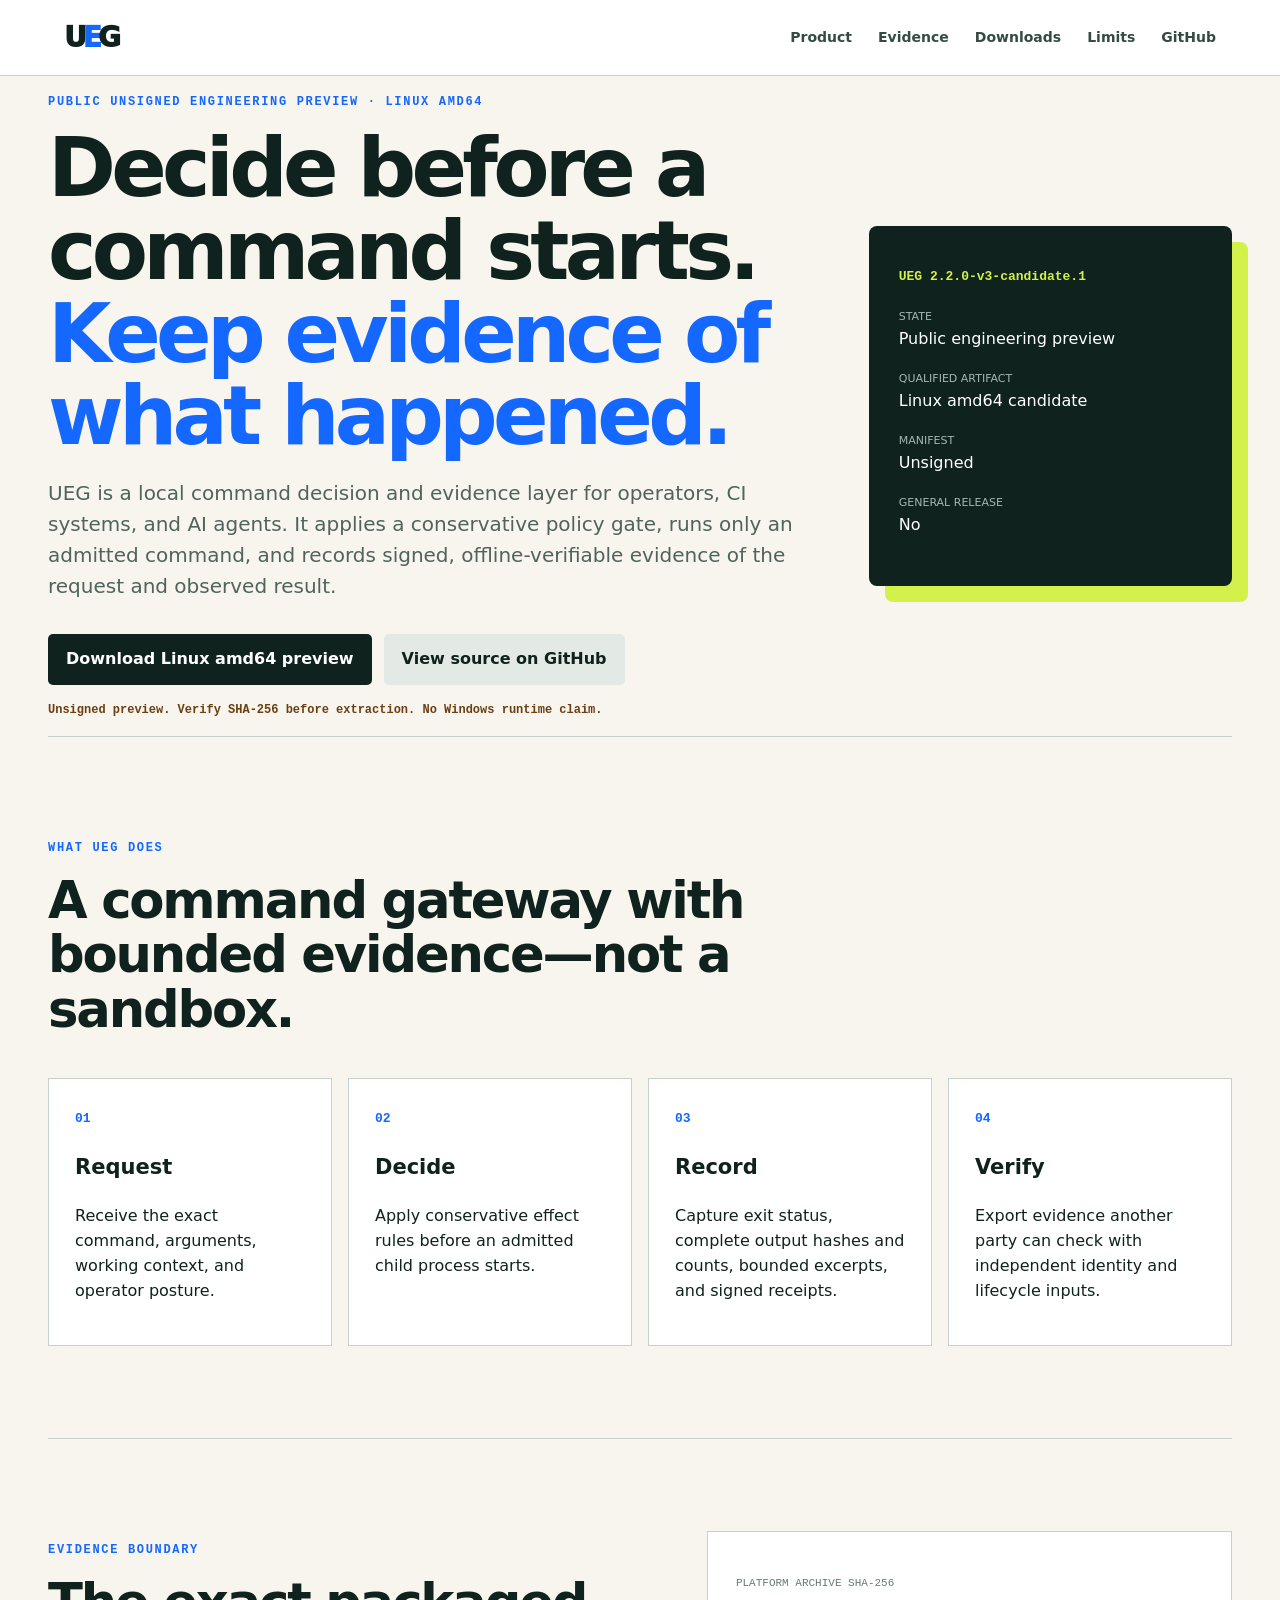
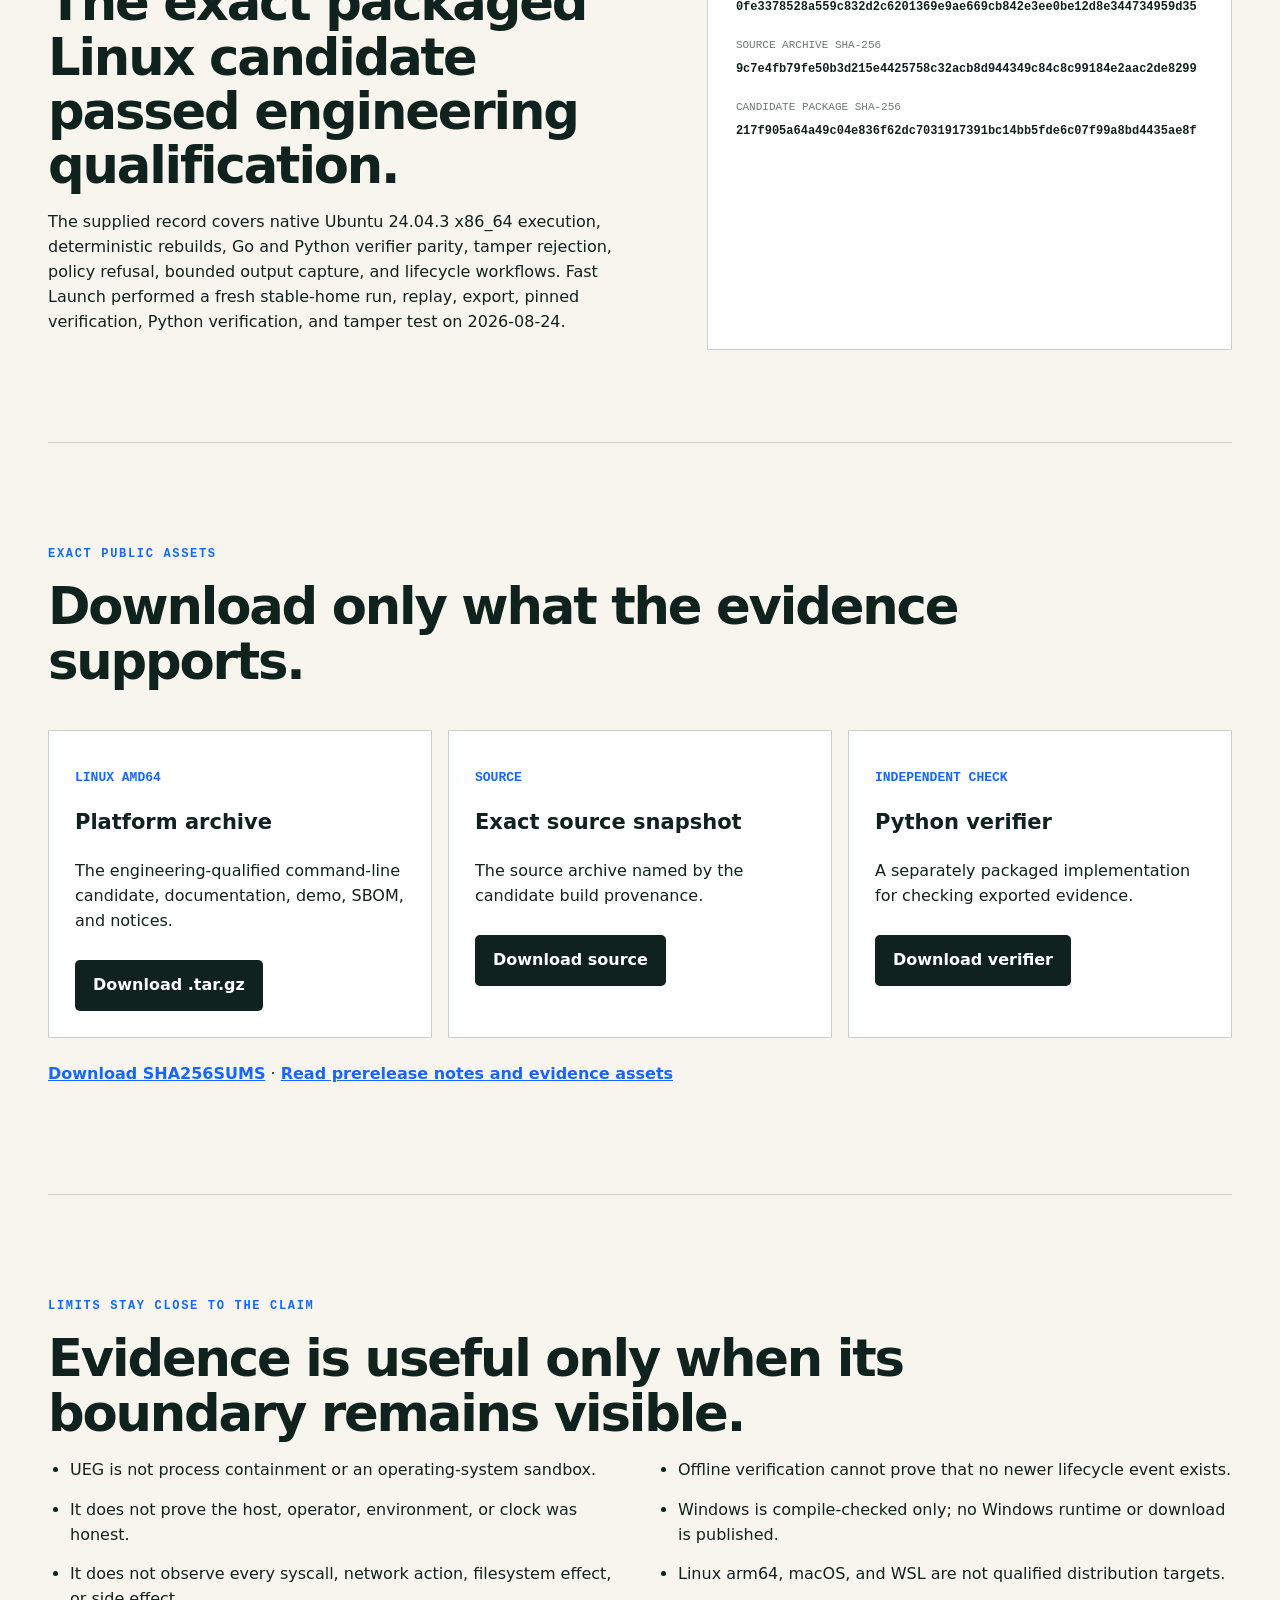
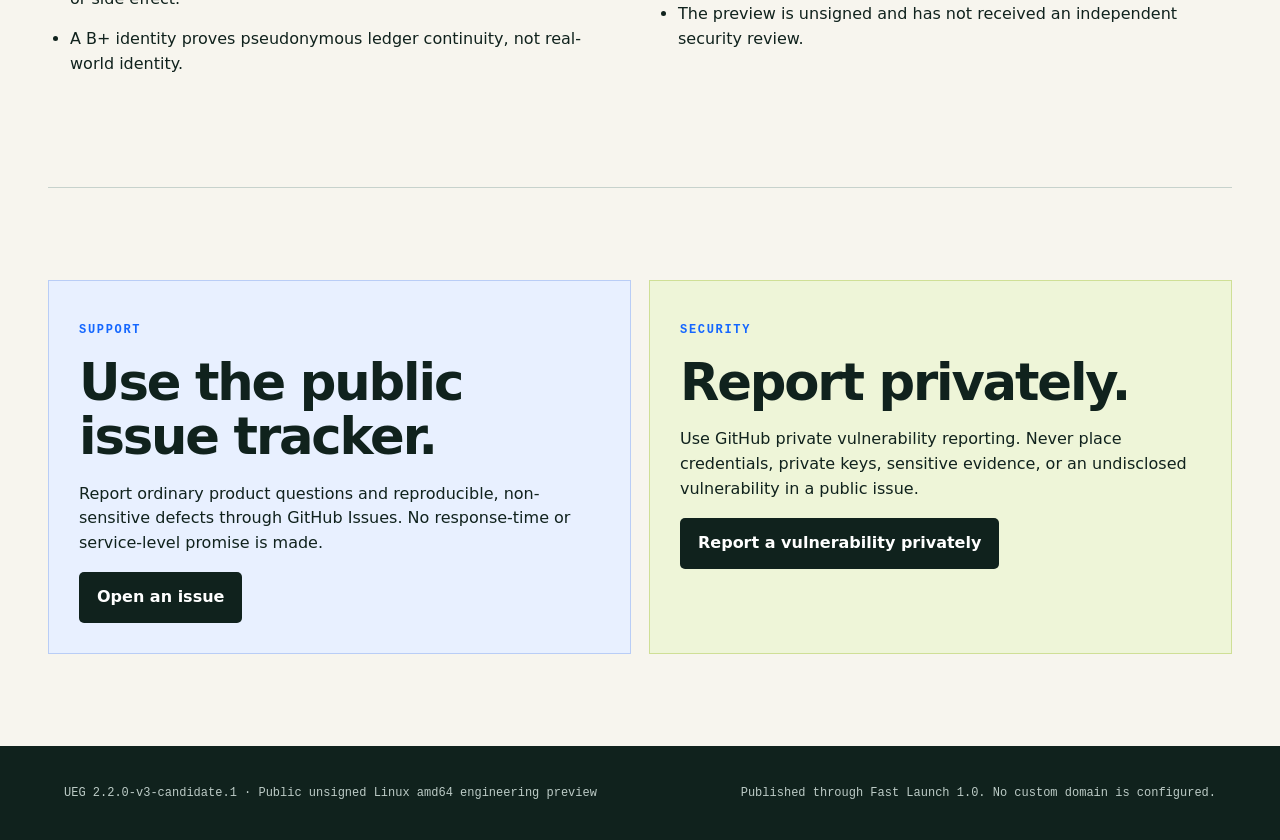
==== docs/index.html @ 62ad772f "Publish UEG 2.2.0 v3 engineering preview source and site" ====
<!doctype html>
<html lang="en">
<head>
  <meta charset="utf-8">
  <meta name="viewport" content="width=device-width, initial-scale=1">
  <meta name="description" content="UEG is a local command decision and evidence layer. Public unsigned Linux amd64 engineering preview.">
  <title>UEG — Universal Execution Gateway</title>
  <link rel="stylesheet" href="styles.css">
</head>
<body>
  <header class="site-header">
    <a class="wordmark" href="#top" aria-label="UEG home">U<span>E</span>G</a>
    <nav aria-label="Primary navigation">
      <a href="#product">Product</a>
      <a href="#evidence">Evidence</a>
      <a href="#downloads">Downloads</a>
      <a href="#limits">Limits</a>
      <a href="https://github.com/stevenkratushniak-ctrl/UEG">GitHub</a>
    </nav>
  </header>

  <main id="top">
    <section class="hero">
      <div class="hero-copy">
        <p class="eyebrow">PUBLIC UNSIGNED ENGINEERING PREVIEW · LINUX AMD64</p>
        <h1>Decide before a command starts.<br><span>Keep evidence of what happened.</span></h1>
        <p class="lede">UEG is a local command decision and evidence layer for operators, CI systems, and AI agents. It applies a conservative policy gate, runs only an admitted command, and records signed, offline-verifiable evidence of the request and observed result.</p>
        <div class="actions">
          <a class="primary" href="https://github.com/stevenkratushniak-ctrl/UEG/releases/download/v2.2.0-v3-candidate.1/ueg-2.2.0-v3-candidate.1-linux-amd64.tar.gz">Download Linux amd64 preview</a>
          <a class="secondary" href="https://github.com/stevenkratushniak-ctrl/UEG">View source on GitHub</a>
        </div>
        <p class="signature-warning">Unsigned preview. Verify SHA-256 before extraction. No Windows runtime claim.</p>
      </div>
      <aside class="status-card" aria-label="Release status">
        <p>UEG 2.2.0-v3-candidate.1</p>
        <dl>
          <dt>State</dt><dd>Public engineering preview</dd>
          <dt>Qualified artifact</dt><dd>Linux amd64 candidate</dd>
          <dt>Manifest</dt><dd>Unsigned</dd>
          <dt>General release</dt><dd>No</dd>
        </dl>
      </aside>
    </section>

    <section id="product" class="section">
      <p class="eyebrow">WHAT UEG DOES</p>
      <h2>A command gateway with bounded evidence—not a sandbox.</h2>
      <div class="grid four">
        <article><b>01</b><h3>Request</h3><p>Receive the exact command, arguments, working context, and operator posture.</p></article>
        <article><b>02</b><h3>Decide</h3><p>Apply conservative effect rules before an admitted child process starts.</p></article>
        <article><b>03</b><h3>Record</h3><p>Capture exit status, complete output hashes and counts, bounded excerpts, and signed receipts.</p></article>
        <article><b>04</b><h3>Verify</h3><p>Export evidence another party can check with independent identity and lifecycle inputs.</p></article>
      </div>
    </section>

    <section id="evidence" class="section split">
      <div>
        <p class="eyebrow">EVIDENCE BOUNDARY</p>
        <h2>The exact packaged Linux candidate passed engineering qualification.</h2>
        <p>The supplied record covers native Ubuntu 24.04.3 x86_64 execution, deterministic rebuilds, Go and Python verifier parity, tamper rejection, policy refusal, bounded output capture, and lifecycle workflows. Fast Launch performed a fresh stable-home run, replay, export, pinned verification, Python verification, and tamper test on 2026-08-24.</p>
      </div>
      <div class="receipt">
        <code>PLATFORM ARCHIVE SHA-256</code>
        <strong>0fe3378528a559c832d2c6201369e9ae669cb842e3ee0be12d8e344734959d35</strong>
        <code>SOURCE ARCHIVE SHA-256</code>
        <strong>9c7e4fb79fe50b3d215e4425758c32acb8d944349c84c8c99184e2aac2de8299</strong>
        <code>CANDIDATE PACKAGE SHA-256</code>
        <strong>217f905a64a49c04e836f62dc7031917391bc14bb5fde6c07f99a8bd4435ae8f</strong>
      </div>
    </section>

    <section id="downloads" class="section">
      <p class="eyebrow">EXACT PUBLIC ASSETS</p>
      <h2>Download only what the evidence supports.</h2>
      <div class="downloads">
        <article>
          <p class="badge">LINUX AMD64</p>
          <h3>Platform archive</h3>
          <p>The engineering-qualified command-line candidate, documentation, demo, SBOM, and notices.</p>
          <a href="https://github.com/stevenkratushniak-ctrl/UEG/releases/download/v2.2.0-v3-candidate.1/ueg-2.2.0-v3-candidate.1-linux-amd64.tar.gz">Download .tar.gz</a>
        </article>
        <article>
          <p class="badge">SOURCE</p>
          <h3>Exact source snapshot</h3>
          <p>The source archive named by the candidate build provenance.</p>
          <a href="https://github.com/stevenkratushniak-ctrl/UEG/releases/download/v2.2.0-v3-candidate.1/ueg-2.2.0-v3-candidate.1-source.tar.gz">Download source</a>
        </article>
        <article>
          <p class="badge">INDEPENDENT CHECK</p>
          <h3>Python verifier</h3>
          <p>A separately packaged implementation for checking exported evidence.</p>
          <a href="https://github.com/stevenkratushniak-ctrl/UEG/releases/download/v2.2.0-v3-candidate.1/ueg-python-verifier.zip">Download verifier</a>
        </article>
      </div>
      <p class="checksum-link"><a href="https://github.com/stevenkratushniak-ctrl/UEG/releases/download/v2.2.0-v3-candidate.1/SHA256SUMS">Download SHA256SUMS</a> · <a href="https://github.com/stevenkratushniak-ctrl/UEG/releases/tag/v2.2.0-v3-candidate.1">Read prerelease notes and evidence assets</a></p>
    </section>

    <section id="limits" class="section limits">
      <p class="eyebrow">LIMITS STAY CLOSE TO THE CLAIM</p>
      <h2>Evidence is useful only when its boundary remains visible.</h2>
      <ul>
        <li>UEG is not process containment or an operating-system sandbox.</li>
        <li>It does not prove the host, operator, environment, or clock was honest.</li>
        <li>It does not observe every syscall, network action, filesystem effect, or side effect.</li>
        <li>A B+ identity proves pseudonymous ledger continuity, not real-world identity.</li>
        <li>Offline verification cannot prove that no newer lifecycle event exists.</li>
        <li>Windows is compile-checked only; no Windows runtime or download is published.</li>
        <li>Linux arm64, macOS, and WSL are not qualified distribution targets.</li>
        <li>The preview is unsigned and has not received an independent security review.</li>
      </ul>
    </section>

    <section class="section support">
      <div><p class="eyebrow">SUPPORT</p><h2>Use the public issue tracker.</h2><p>Report ordinary product questions and reproducible, non-sensitive defects through GitHub Issues. No response-time or service-level promise is made.</p><a href="https://github.com/stevenkratushniak-ctrl/UEG/issues">Open an issue</a></div>
      <div><p class="eyebrow">SECURITY</p><h2>Report privately.</h2><p>Use GitHub private vulnerability reporting. Never place credentials, private keys, sensitive evidence, or an undisclosed vulnerability in a public issue.</p><a href="https://github.com/stevenkratushniak-ctrl/UEG/security/advisories/new">Report a vulnerability privately</a></div>
    </section>
  </main>

  <footer>
    <p>UEG 2.2.0-v3-candidate.1 · Public unsigned Linux amd64 engineering preview</p>
    <p>Published through Fast Launch 1.0. No custom domain is configured.</p>
  </footer>
</body>
</html>
---- docs/styles.css ----
:root{--ink:#10221d;--paper:#f7f5ee;--blue:#1467ff;--lime:#d3f04b;--line:#c7d2cc;--muted:#50635c;--white:#fff;font-family:Inter,ui-sans-serif,system-ui,-apple-system,BlinkMacSystemFont,"Segoe UI",sans-serif;color:var(--ink);background:var(--paper);line-height:1.55}*{box-sizing:border-box}html{scroll-behavior:smooth}body{margin:0}.site-header{height:76px;display:flex;align-items:center;justify-content:space-between;padding:0 max(5vw,24px);border-bottom:1px solid var(--line);background:rgba(255,255,255,.96);position:sticky;top:0;z-index:10;backdrop-filter:blur(12px)}.wordmark{font-size:28px;font-weight:950;letter-spacing:-4px;color:var(--ink);text-decoration:none}.wordmark span{color:var(--blue)}nav{display:flex;gap:26px}nav a{color:#344b43;text-decoration:none;font-weight:700;font-size:14px}main{max-width:1240px;margin:auto;padding:0 28px}.hero{min-height:660px;display:grid;grid-template-columns:1.55fr .75fr;gap:70px;align-items:center}.eyebrow{font:800 12px ui-monospace,SFMono-Regular,Consolas,monospace;letter-spacing:.14em;color:var(--blue)}h1{font-size:clamp(48px,6.4vw,84px);line-height:1.01;letter-spacing:-.058em;margin:18px 0}h1 span{color:var(--blue)}h2{font-size:clamp(34px,4vw,56px);line-height:1.06;letter-spacing:-.042em;max-width:920px;margin:18px 0}.lede{font-size:20px;color:var(--muted);max-width:800px}.actions{display:flex;gap:12px;margin-top:32px}.actions a,.downloads a,.support a{display:inline-block;padding:13px 18px;border-radius:5px;font-weight:800;text-decoration:none}.primary,.downloads a,.support a{background:var(--ink);color:var(--white)}.secondary{background:#e3e9e5;color:var(--ink)}.signature-warning{font:700 12px ui-monospace,monospace;color:#6b3f13;margin-top:18px}.status-card{background:var(--ink);color:var(--white);padding:30px;border-radius:8px;box-shadow:16px 16px 0 var(--lime)}.status-card>p{font:800 13px ui-monospace,monospace;color:var(--lime)}.status-card dl{margin:24px 0 0}.status-card dt{font-size:11px;text-transform:uppercase;color:#a6b6b0}.status-card dd{margin:2px 0 18px}.section{padding:92px 0;border-top:1px solid var(--line)}.grid{display:grid;gap:16px;margin-top:42px}.four{grid-template-columns:repeat(4,1fr)}.grid article,.downloads article{background:var(--white);border:1px solid var(--line);padding:26px}.grid b,.badge{color:var(--blue);font:800 13px ui-monospace,monospace}.grid h3,.downloads h3{font-size:21px}.split{display:grid;grid-template-columns:1.15fr 1fr;gap:55px}.receipt{background:var(--white);border:1px solid var(--line);padding:28px;display:flex;flex-direction:column;gap:8px}.receipt code{font-size:11px;color:#687a73;margin-top:15px}.receipt strong{font:650 12px ui-monospace,monospace;overflow-wrap:anywhere}.downloads{display:grid;grid-template-columns:repeat(3,1fr);gap:16px;margin-top:42px}.downloads a{margin-top:10px}.checksum-link{margin-top:24px}.checksum-link a{color:var(--blue);font-weight:750}.limits ul{columns:2;gap:54px;padding-left:22px}.limits li{margin:0 0 15px}.support{display:grid;grid-template-columns:1fr 1fr;gap:18px}.support>div{padding:30px;background:#e8f0ff;border:1px solid #b9cdf6}.support>div+div{background:#eef5d8;border-color:#cfdf96}footer{padding:28px max(5vw,24px);background:var(--ink);color:#bccbc6;font:12px ui-monospace,monospace;display:flex;justify-content:space-between;gap:24px}@media(max-width:860px){nav{display:none}.hero,.split{grid-template-columns:1fr}.hero{padding:72px 0}.status-card{margin-bottom:55px}.four{grid-template-columns:1fr 1fr}.downloads{grid-template-columns:1fr}.support{grid-template-columns:1fr}.limits ul{columns:1}}@media(max-width:520px){main{padding:0 20px}.site-header{height:66px}.four{grid-template-columns:1fr}.actions{flex-direction:column}footer{flex-direction:column}.section{padding:70px 0}}
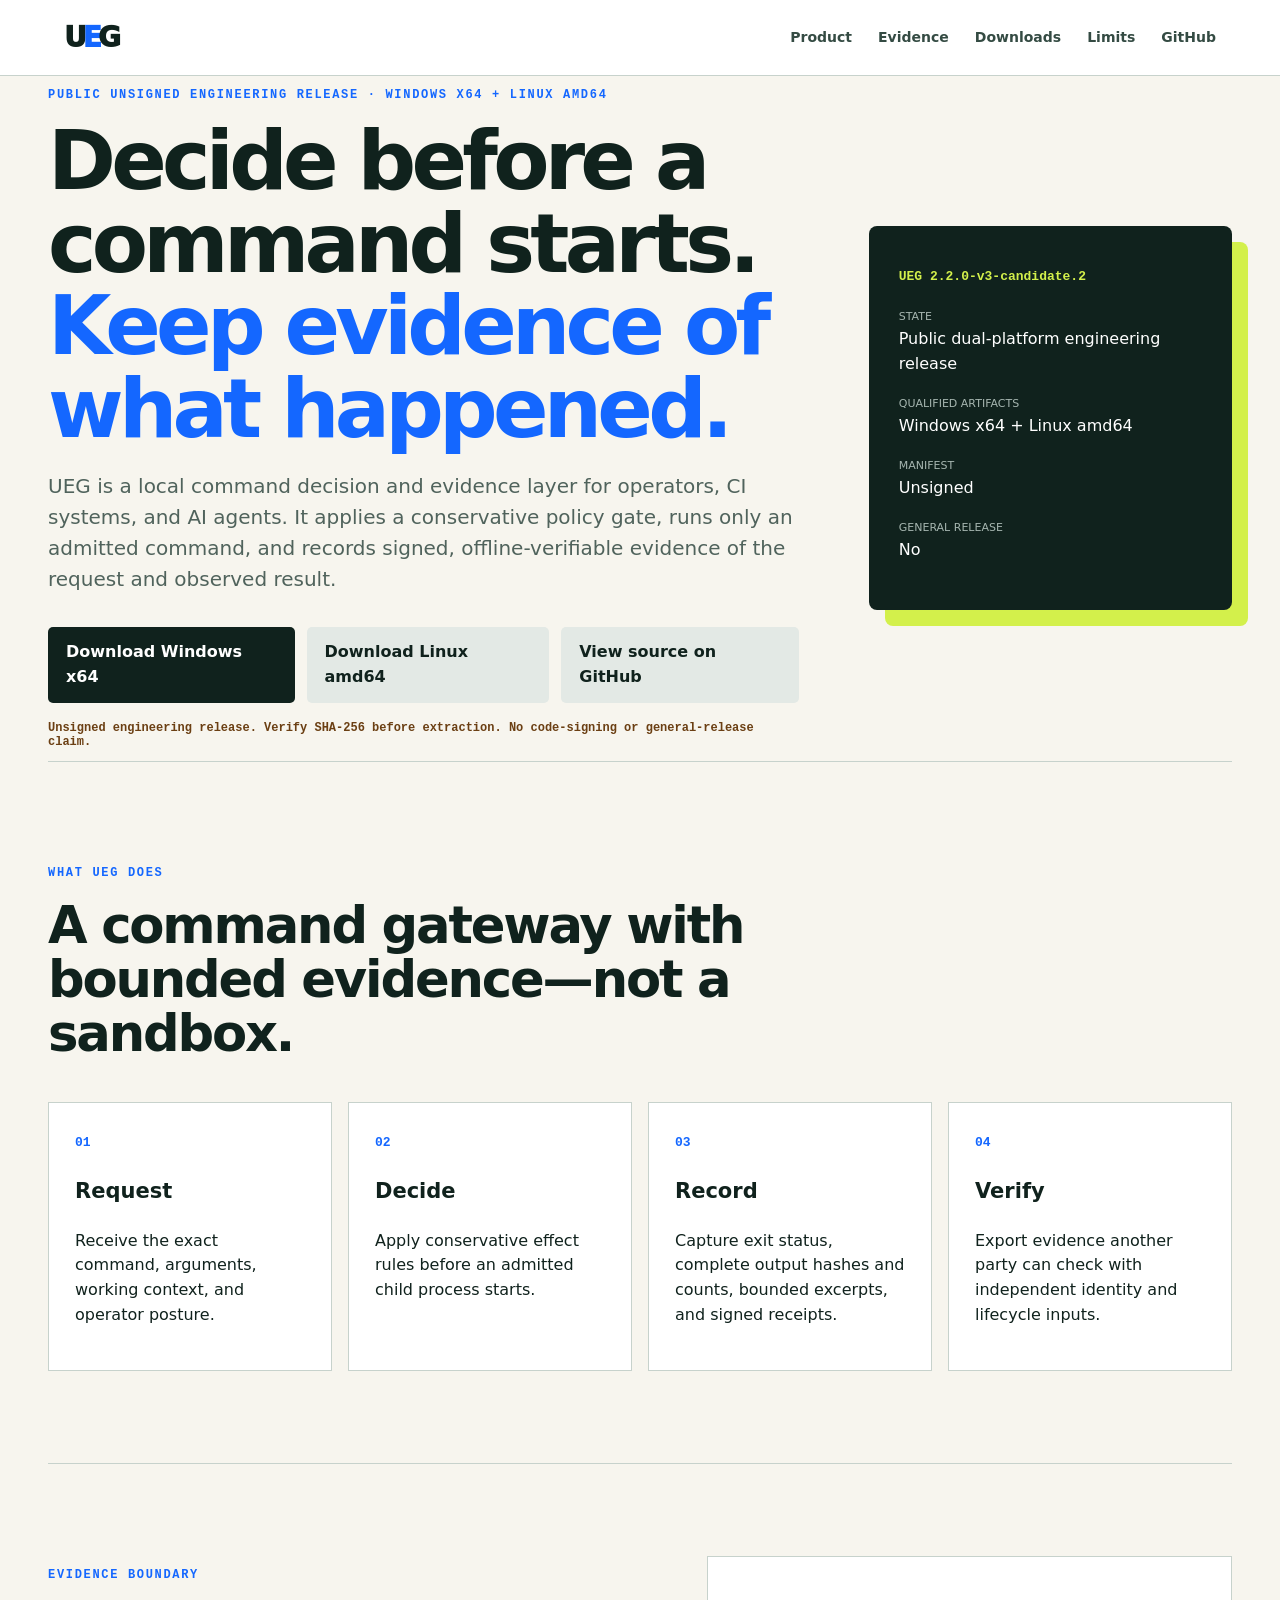
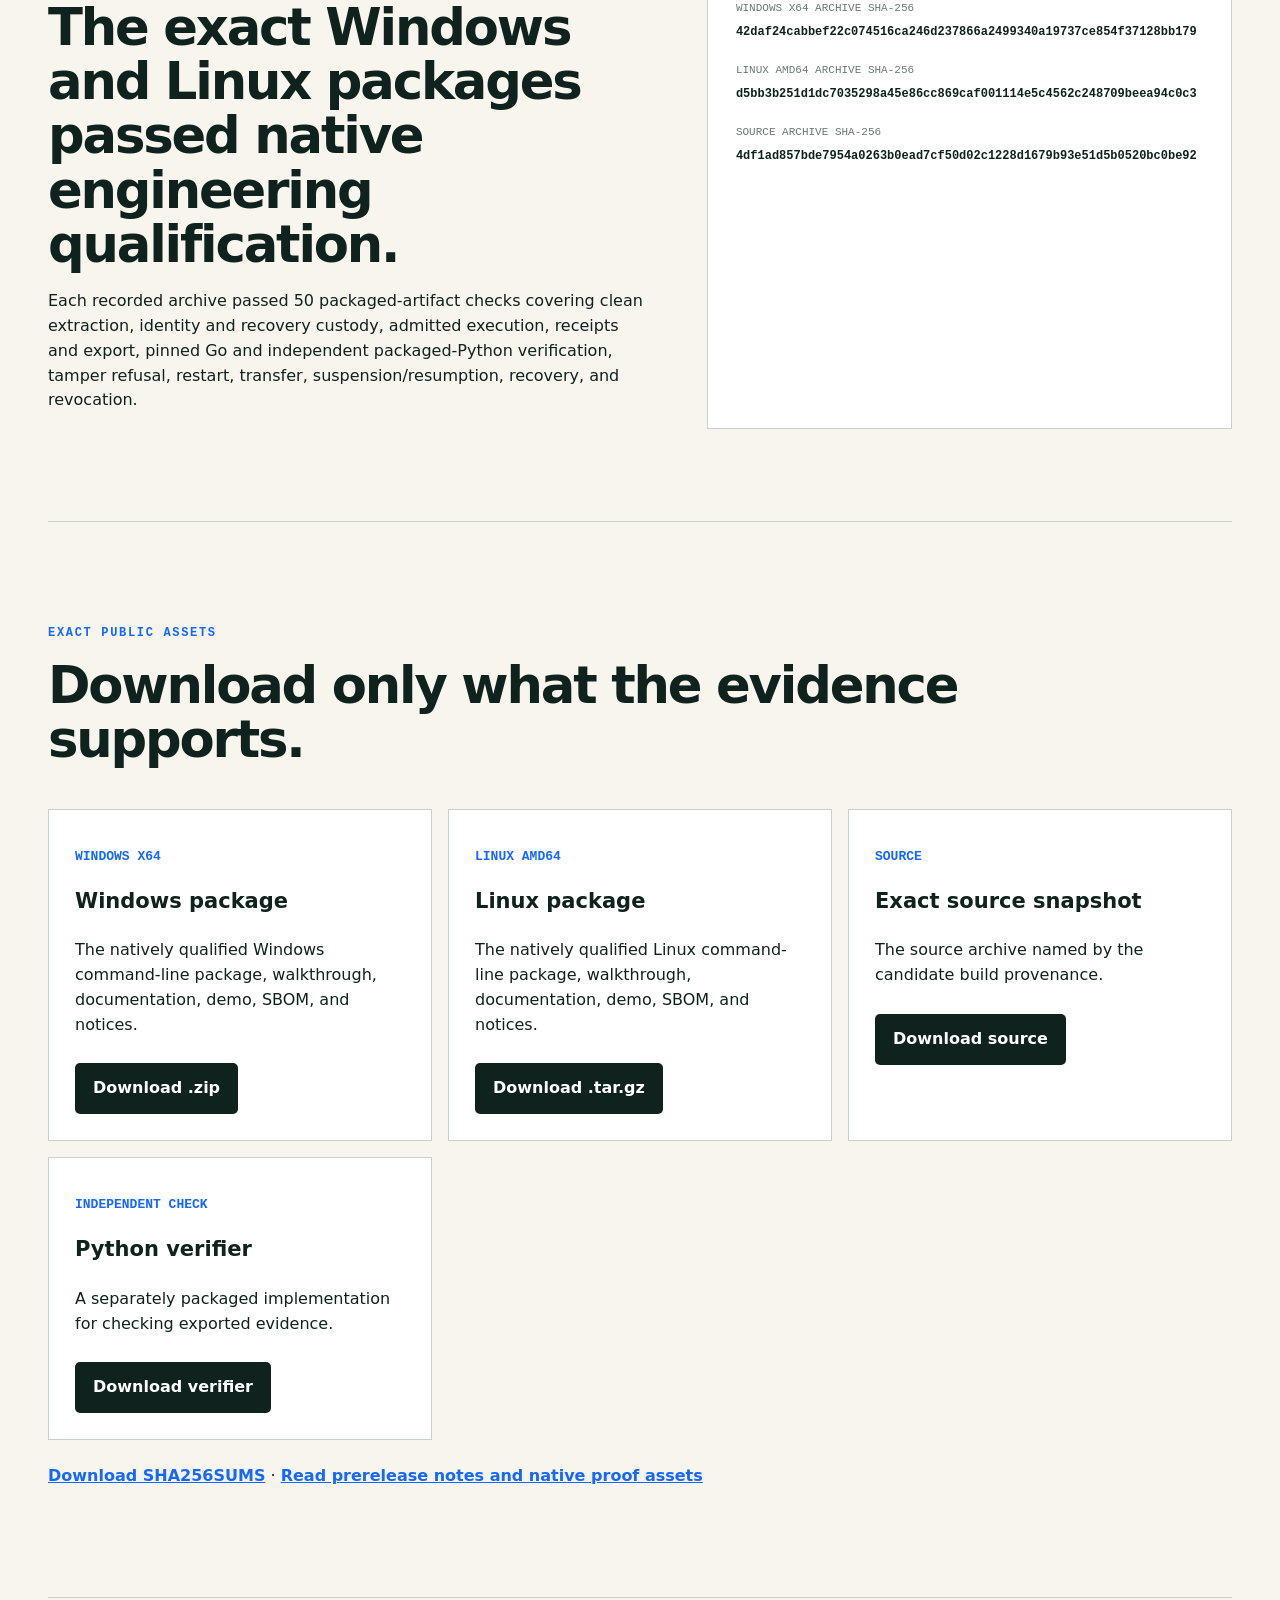
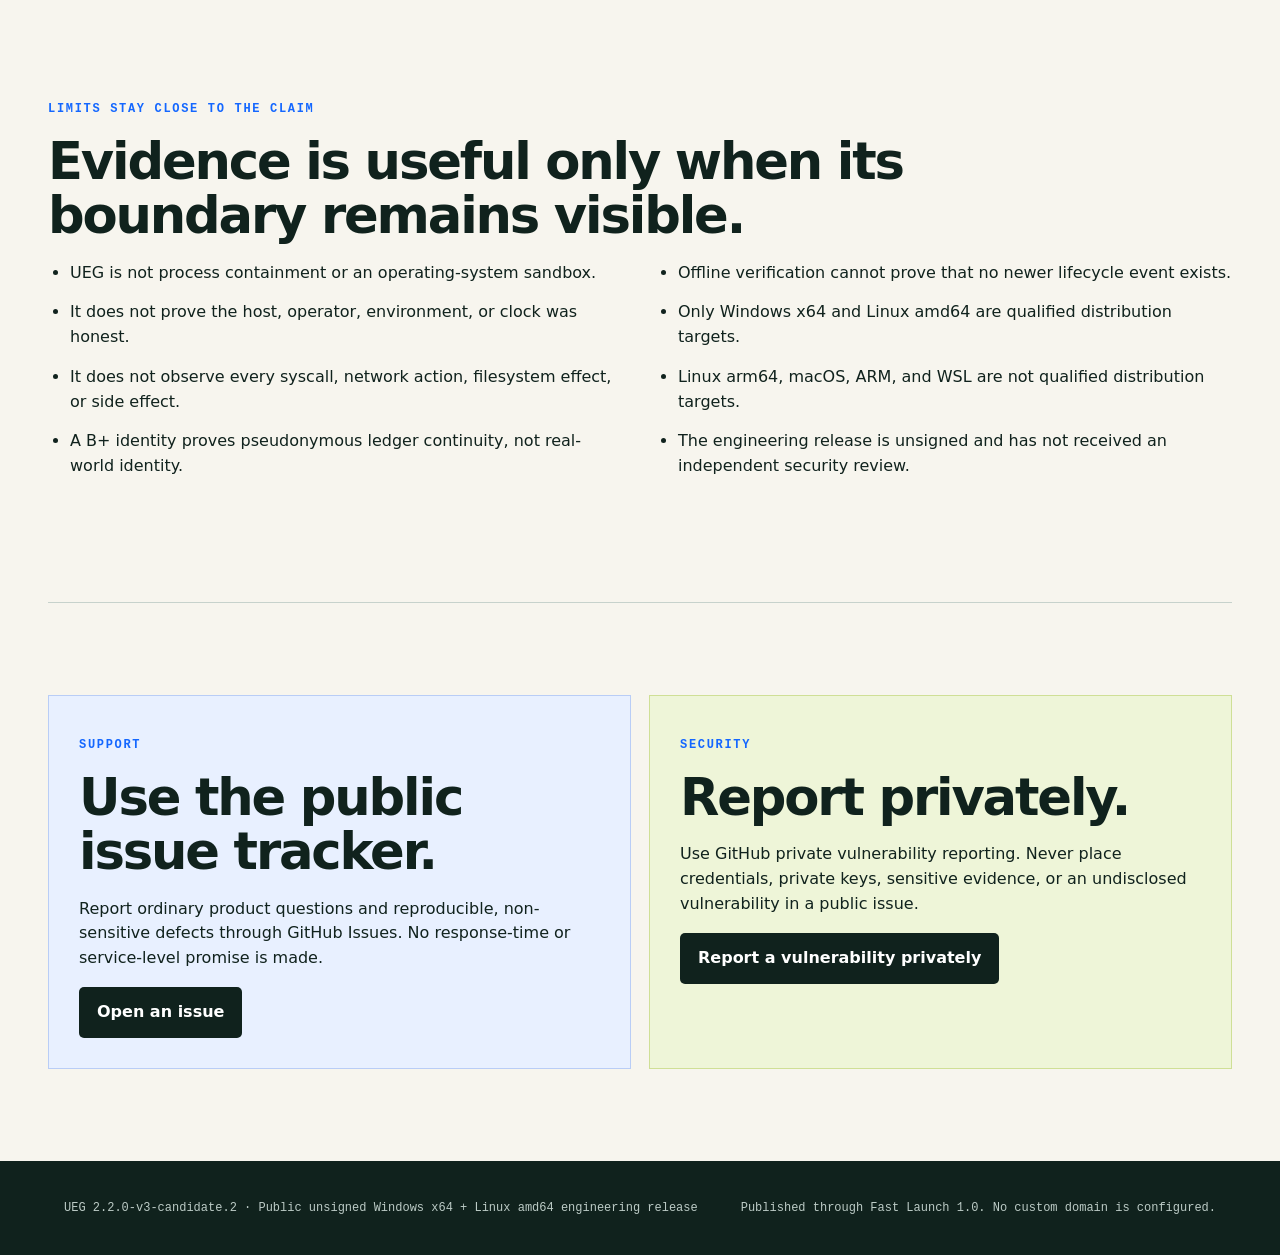
==== commit 25aaf8cd: "Release UEG candidate.2 for Windows and Linux" ====
--- a/docs/index.html
+++ b/docs/index.html
@@ -3,7 +3,7 @@
 <head>
   <meta charset="utf-8">
   <meta name="viewport" content="width=device-width, initial-scale=1">
-  <meta name="description" content="UEG is a local command decision and evidence layer. Public unsigned Linux amd64 engineering preview.">
+  <meta name="description" content="UEG is a local command decision and evidence layer with natively qualified Windows x64 and Linux amd64 packages.">
   <title>UEG — Universal Execution Gateway</title>
   <link rel="stylesheet" href="styles.css">
 </head>
@@ -22,20 +22,21 @@
   <main id="top">
     <section class="hero">
       <div class="hero-copy">
-        <p class="eyebrow">PUBLIC UNSIGNED ENGINEERING PREVIEW · LINUX AMD64</p>
+        <p class="eyebrow">PUBLIC UNSIGNED ENGINEERING RELEASE · WINDOWS X64 + LINUX AMD64</p>
         <h1>Decide before a command starts.<br><span>Keep evidence of what happened.</span></h1>
         <p class="lede">UEG is a local command decision and evidence layer for operators, CI systems, and AI agents. It applies a conservative policy gate, runs only an admitted command, and records signed, offline-verifiable evidence of the request and observed result.</p>
         <div class="actions">
-          <a class="primary" href="https://github.com/stevenkratushniak-ctrl/UEG/releases/download/v2.2.0-v3-candidate.1/ueg-2.2.0-v3-candidate.1-linux-amd64.tar.gz">Download Linux amd64 preview</a>
+          <a class="primary" href="https://github.com/stevenkratushniak-ctrl/UEG/releases/download/v2.2.0-v3-candidate.2/ueg-2.2.0-v3-candidate.2-windows-amd64.zip">Download Windows x64</a>
+          <a class="secondary" href="https://github.com/stevenkratushniak-ctrl/UEG/releases/download/v2.2.0-v3-candidate.2/ueg-2.2.0-v3-candidate.2-linux-amd64.tar.gz">Download Linux amd64</a>
           <a class="secondary" href="https://github.com/stevenkratushniak-ctrl/UEG">View source on GitHub</a>
         </div>
-        <p class="signature-warning">Unsigned preview. Verify SHA-256 before extraction. No Windows runtime claim.</p>
+        <p class="signature-warning">Unsigned engineering release. Verify SHA-256 before extraction. No code-signing or general-release claim.</p>
       </div>
       <aside class="status-card" aria-label="Release status">
-        <p>UEG 2.2.0-v3-candidate.1</p>
+        <p>UEG 2.2.0-v3-candidate.2</p>
         <dl>
-          <dt>State</dt><dd>Public engineering preview</dd>
-          <dt>Qualified artifact</dt><dd>Linux amd64 candidate</dd>
+          <dt>State</dt><dd>Public dual-platform engineering release</dd>
+          <dt>Qualified artifacts</dt><dd>Windows x64 + Linux amd64</dd>
           <dt>Manifest</dt><dd>Unsigned</dd>
           <dt>General release</dt><dd>No</dd>
         </dl>
@@ -56,16 +57,16 @@
     <section id="evidence" class="section split">
       <div>
         <p class="eyebrow">EVIDENCE BOUNDARY</p>
-        <h2>The exact packaged Linux candidate passed engineering qualification.</h2>
-        <p>The supplied record covers native Ubuntu 24.04.3 x86_64 execution, deterministic rebuilds, Go and Python verifier parity, tamper rejection, policy refusal, bounded output capture, and lifecycle workflows. Fast Launch performed a fresh stable-home run, replay, export, pinned verification, Python verification, and tamper test on 2026-08-24.</p>
+        <h2>The exact Windows and Linux packages passed native engineering qualification.</h2>
+        <p>Each recorded archive passed 50 packaged-artifact checks covering clean extraction, identity and recovery custody, admitted execution, receipts and export, pinned Go and independent packaged-Python verification, tamper refusal, restart, transfer, suspension/resumption, recovery, and revocation.</p>
       </div>
       <div class="receipt">
-        <code>PLATFORM ARCHIVE SHA-256</code>
-        <strong>0fe3378528a559c832d2c6201369e9ae669cb842e3ee0be12d8e344734959d35</strong>
+        <code>WINDOWS X64 ARCHIVE SHA-256</code>
+        <strong>42daf24cabbef22c074516ca246d237866a2499340a19737ce854f37128bb179</strong>
+        <code>LINUX AMD64 ARCHIVE SHA-256</code>
+        <strong>d5bb3b251d1dc7035298a45e86cc869caf001114e5c4562c248709beea94c0c3</strong>
         <code>SOURCE ARCHIVE SHA-256</code>
-        <strong>9c7e4fb79fe50b3d215e4425758c32acb8d944349c84c8c99184e2aac2de8299</strong>
-        <code>CANDIDATE PACKAGE SHA-256</code>
-        <strong>217f905a64a49c04e836f62dc7031917391bc14bb5fde6c07f99a8bd4435ae8f</strong>
+        <strong>4df1ad857bde7954a0263b0ead7cf50d02c1228d1679b93e51d5b0520bc0be92</strong>
       </div>
     </section>
 
@@ -74,25 +75,31 @@
       <h2>Download only what the evidence supports.</h2>
       <div class="downloads">
         <article>
+          <p class="badge">WINDOWS X64</p>
+          <h3>Windows package</h3>
+          <p>The natively qualified Windows command-line package, walkthrough, documentation, demo, SBOM, and notices.</p>
+          <a href="https://github.com/stevenkratushniak-ctrl/UEG/releases/download/v2.2.0-v3-candidate.2/ueg-2.2.0-v3-candidate.2-windows-amd64.zip">Download .zip</a>
+        </article>
+        <article>
           <p class="badge">LINUX AMD64</p>
-          <h3>Platform archive</h3>
-          <p>The engineering-qualified command-line candidate, documentation, demo, SBOM, and notices.</p>
-          <a href="https://github.com/stevenkratushniak-ctrl/UEG/releases/download/v2.2.0-v3-candidate.1/ueg-2.2.0-v3-candidate.1-linux-amd64.tar.gz">Download .tar.gz</a>
+          <h3>Linux package</h3>
+          <p>The natively qualified Linux command-line package, walkthrough, documentation, demo, SBOM, and notices.</p>
+          <a href="https://github.com/stevenkratushniak-ctrl/UEG/releases/download/v2.2.0-v3-candidate.2/ueg-2.2.0-v3-candidate.2-linux-amd64.tar.gz">Download .tar.gz</a>
         </article>
         <article>
           <p class="badge">SOURCE</p>
           <h3>Exact source snapshot</h3>
           <p>The source archive named by the candidate build provenance.</p>
-          <a href="https://github.com/stevenkratushniak-ctrl/UEG/releases/download/v2.2.0-v3-candidate.1/ueg-2.2.0-v3-candidate.1-source.tar.gz">Download source</a>
+          <a href="https://github.com/stevenkratushniak-ctrl/UEG/releases/download/v2.2.0-v3-candidate.2/ueg-2.2.0-v3-candidate.2-source.tar.gz">Download source</a>
         </article>
         <article>
           <p class="badge">INDEPENDENT CHECK</p>
           <h3>Python verifier</h3>
           <p>A separately packaged implementation for checking exported evidence.</p>
-          <a href="https://github.com/stevenkratushniak-ctrl/UEG/releases/download/v2.2.0-v3-candidate.1/ueg-python-verifier.zip">Download verifier</a>
+          <a href="https://github.com/stevenkratushniak-ctrl/UEG/releases/download/v2.2.0-v3-candidate.2/ueg-python-verifier.zip">Download verifier</a>
         </article>
       </div>
-      <p class="checksum-link"><a href="https://github.com/stevenkratushniak-ctrl/UEG/releases/download/v2.2.0-v3-candidate.1/SHA256SUMS">Download SHA256SUMS</a> · <a href="https://github.com/stevenkratushniak-ctrl/UEG/releases/tag/v2.2.0-v3-candidate.1">Read prerelease notes and evidence assets</a></p>
+      <p class="checksum-link"><a href="https://github.com/stevenkratushniak-ctrl/UEG/releases/download/v2.2.0-v3-candidate.2/SHA256SUMS">Download SHA256SUMS</a> · <a href="https://github.com/stevenkratushniak-ctrl/UEG/releases/tag/v2.2.0-v3-candidate.2">Read prerelease notes and native proof assets</a></p>
     </section>
 
     <section id="limits" class="section limits">
@@ -104,9 +111,9 @@
         <li>It does not observe every syscall, network action, filesystem effect, or side effect.</li>
         <li>A B+ identity proves pseudonymous ledger continuity, not real-world identity.</li>
         <li>Offline verification cannot prove that no newer lifecycle event exists.</li>
-        <li>Windows is compile-checked only; no Windows runtime or download is published.</li>
-        <li>Linux arm64, macOS, and WSL are not qualified distribution targets.</li>
-        <li>The preview is unsigned and has not received an independent security review.</li>
+        <li>Only Windows x64 and Linux amd64 are qualified distribution targets.</li>
+        <li>Linux arm64, macOS, ARM, and WSL are not qualified distribution targets.</li>
+        <li>The engineering release is unsigned and has not received an independent security review.</li>
       </ul>
     </section>
 
@@ -117,7 +124,7 @@
   </main>
 
   <footer>
-    <p>UEG 2.2.0-v3-candidate.1 · Public unsigned Linux amd64 engineering preview</p>
+    <p>UEG 2.2.0-v3-candidate.2 · Public unsigned Windows x64 + Linux amd64 engineering release</p>
     <p>Published through Fast Launch 1.0. No custom domain is configured.</p>
   </footer>
 </body>
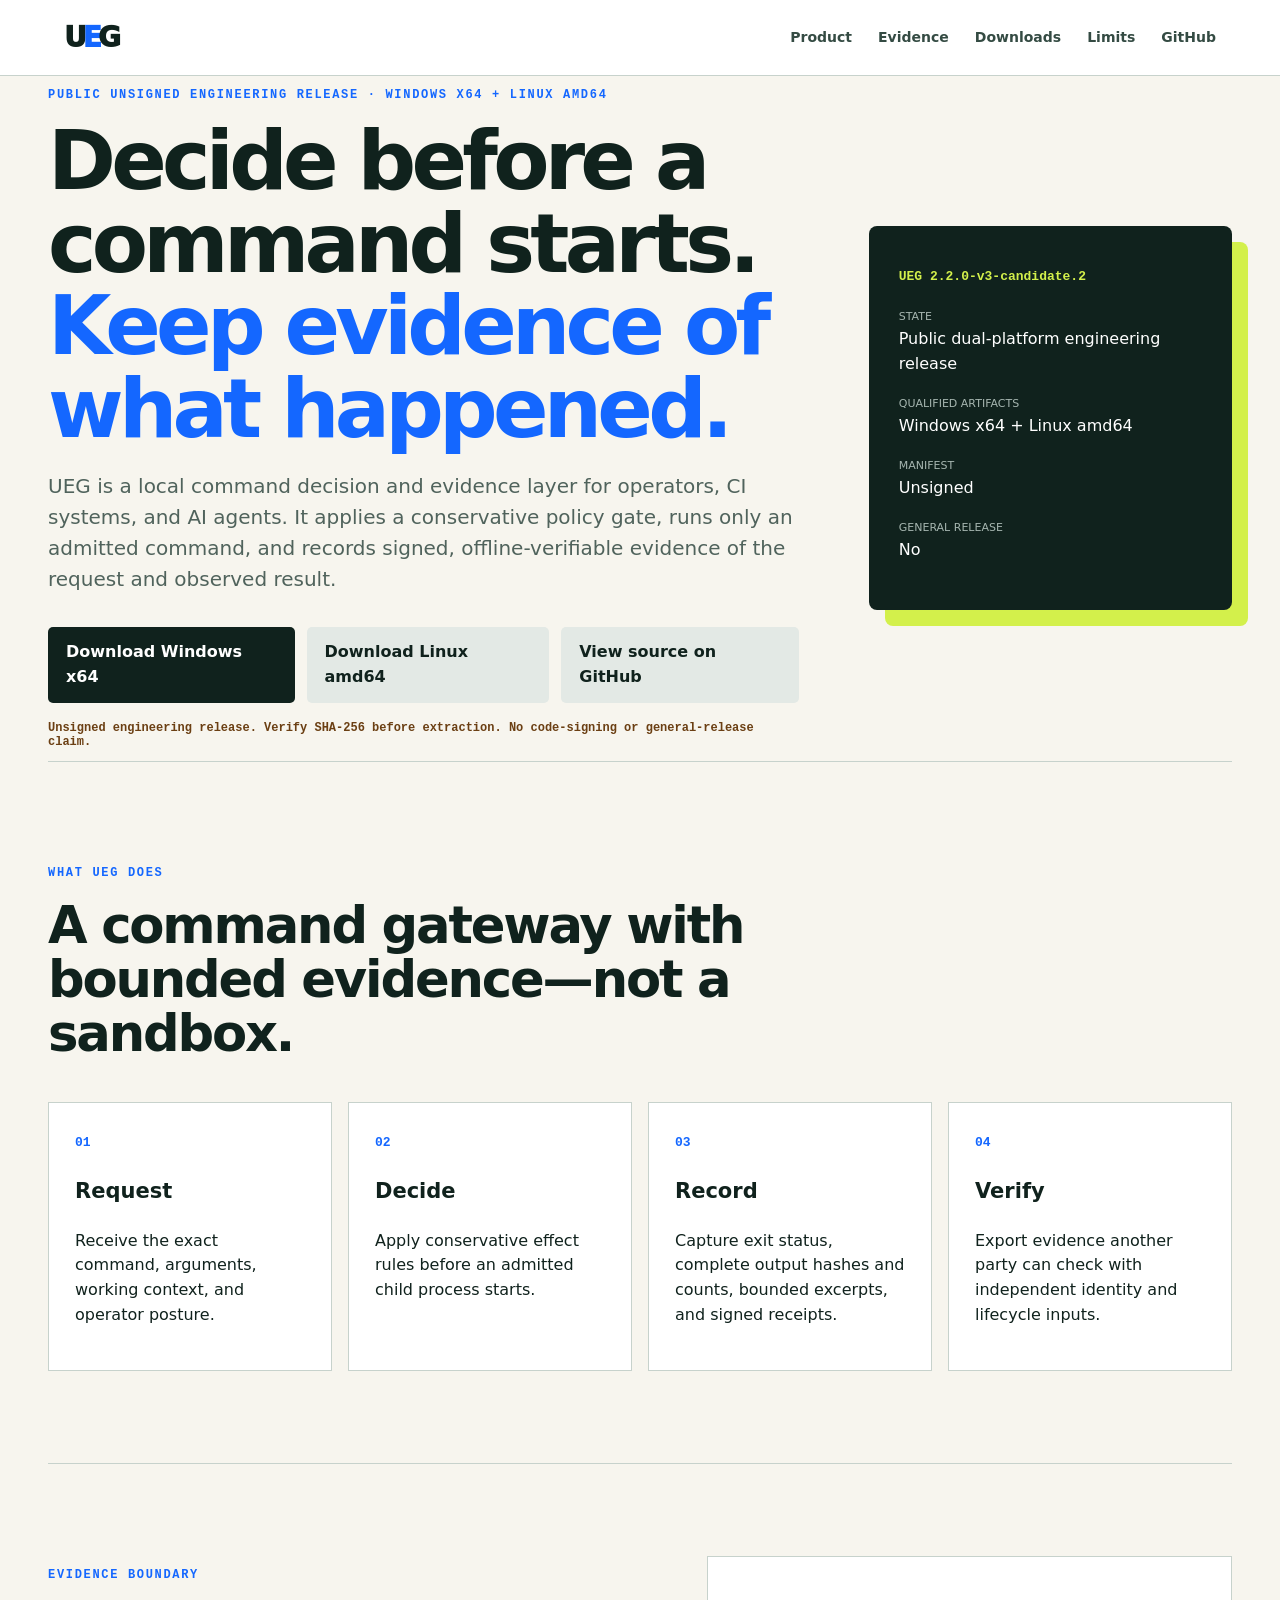
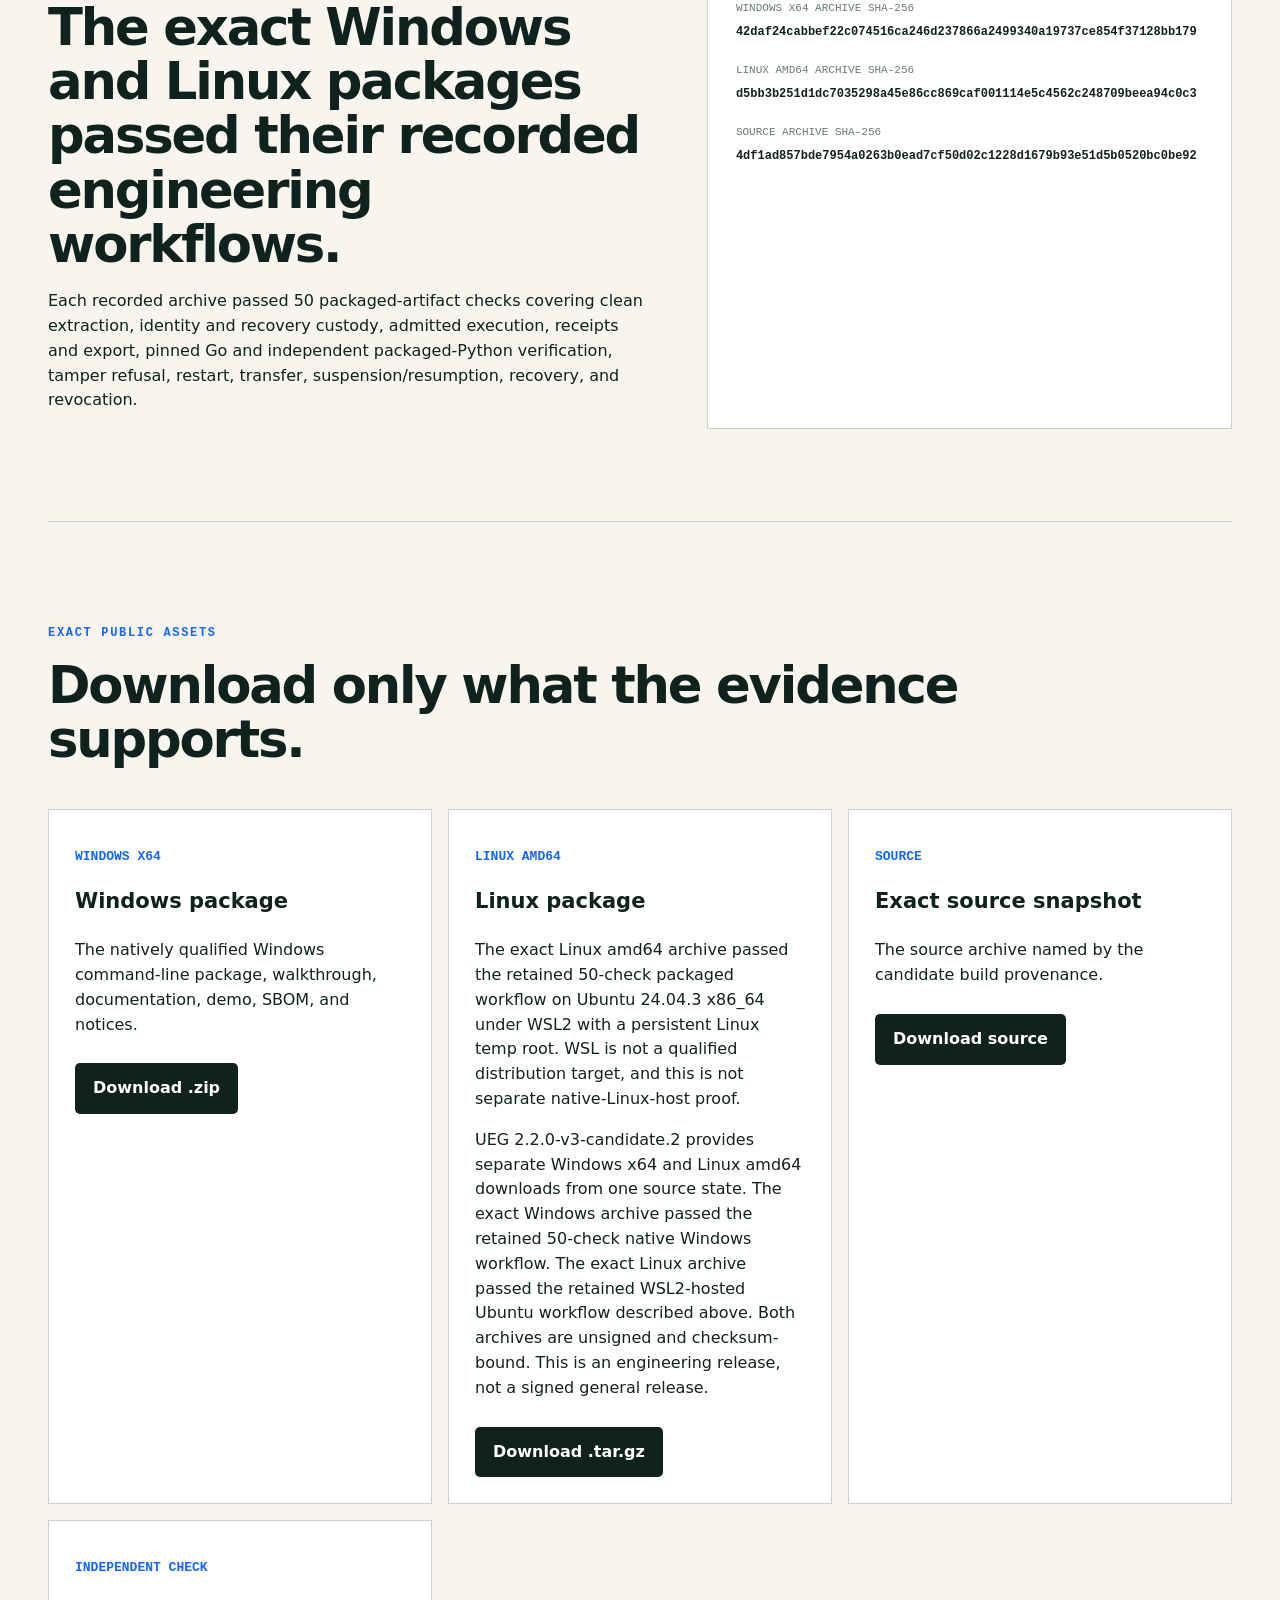
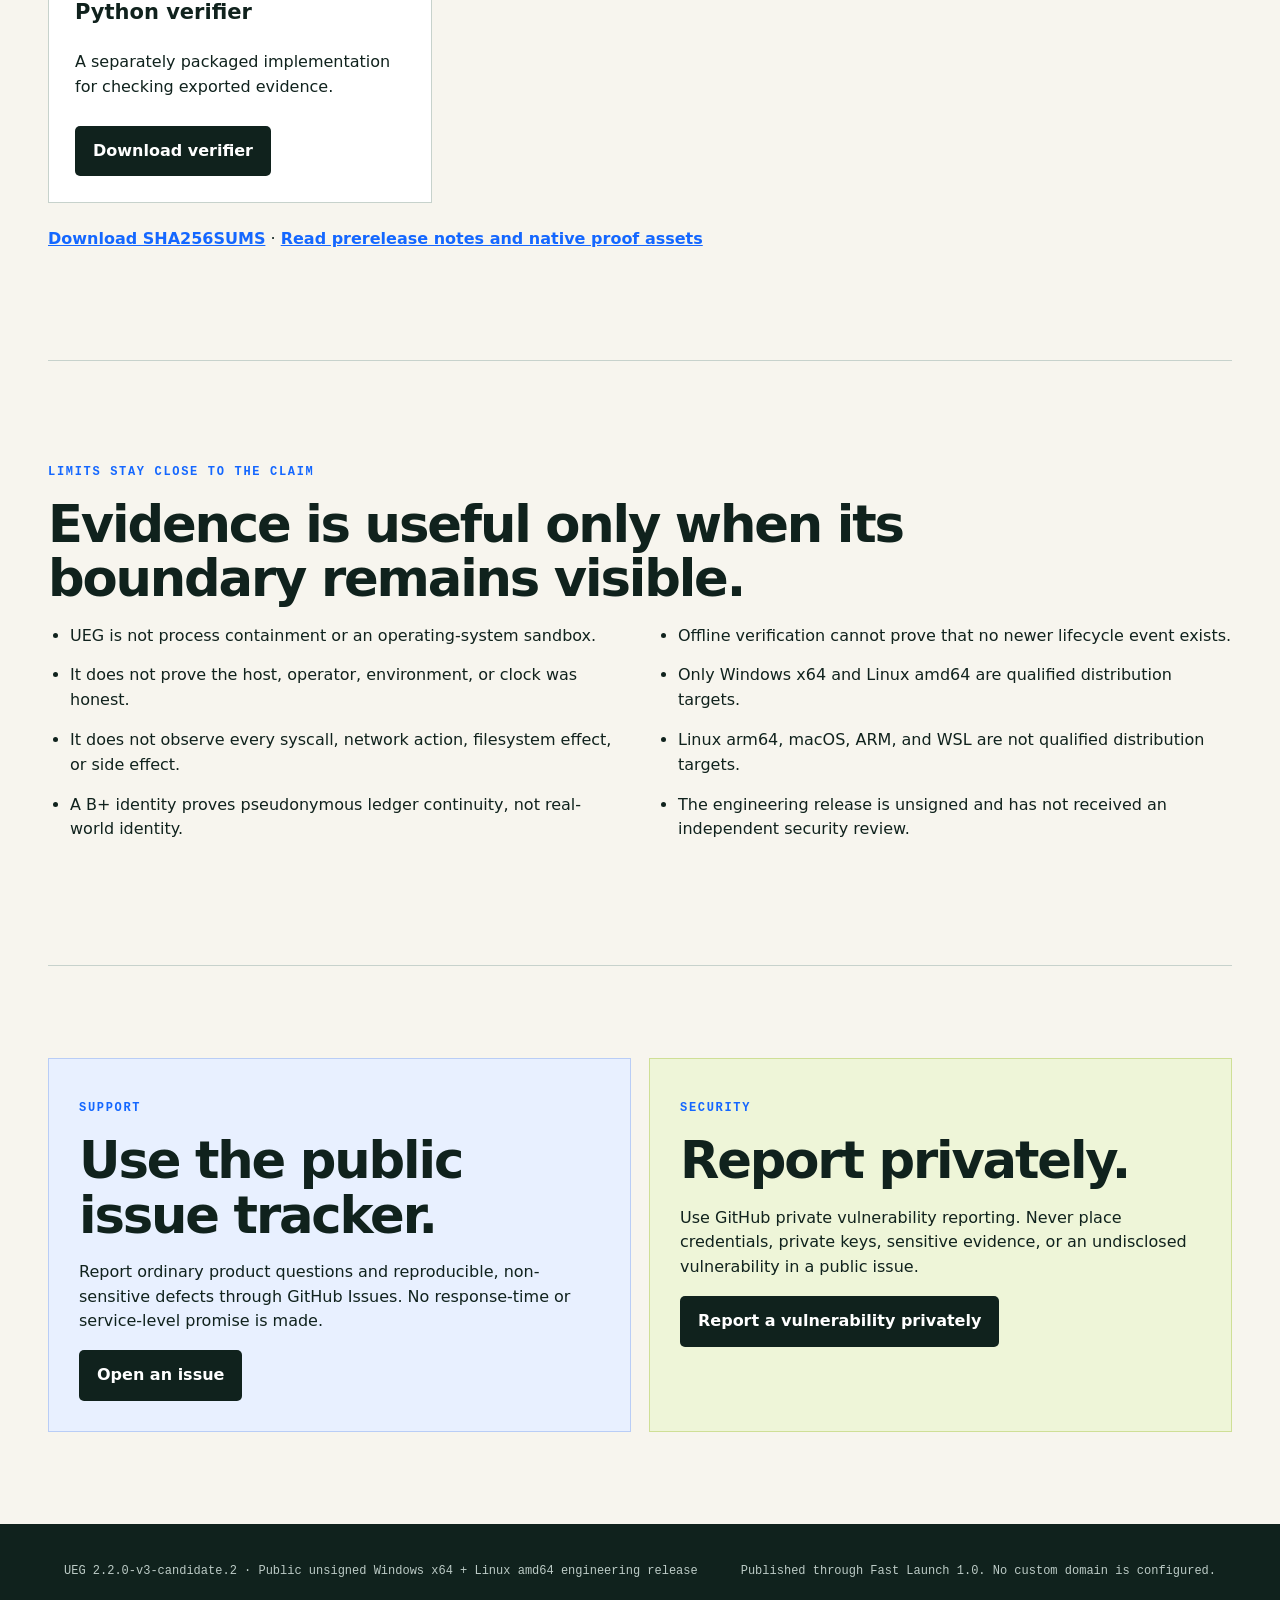
==== commit 2f9083c5: "docs: clarify UEG Linux qualification environment" ====
--- a/docs/index.html
+++ b/docs/index.html
@@ -3,7 +3,7 @@
 <head>
   <meta charset="utf-8">
   <meta name="viewport" content="width=device-width, initial-scale=1">
-  <meta name="description" content="UEG is a local command decision and evidence layer with natively qualified Windows x64 and Linux amd64 packages.">
+  <meta name="description" content="UEG 2.2.0-v3-candidate.2 provides separate Windows x64 and Linux amd64 downloads from one source state.">
   <title>UEG — Universal Execution Gateway</title>
   <link rel="stylesheet" href="styles.css">
 </head>
@@ -57,7 +57,7 @@
     <section id="evidence" class="section split">
       <div>
         <p class="eyebrow">EVIDENCE BOUNDARY</p>
-        <h2>The exact Windows and Linux packages passed native engineering qualification.</h2>
+        <h2>The exact Windows and Linux packages passed their recorded engineering workflows.</h2>
         <p>Each recorded archive passed 50 packaged-artifact checks covering clean extraction, identity and recovery custody, admitted execution, receipts and export, pinned Go and independent packaged-Python verification, tamper refusal, restart, transfer, suspension/resumption, recovery, and revocation.</p>
       </div>
       <div class="receipt">
@@ -83,7 +83,8 @@
         <article>
           <p class="badge">LINUX AMD64</p>
           <h3>Linux package</h3>
-          <p>The natively qualified Linux command-line package, walkthrough, documentation, demo, SBOM, and notices.</p>
+          <p>The exact Linux amd64 archive passed the retained 50-check packaged workflow on Ubuntu 24.04.3 x86_64 under WSL2 with a persistent Linux temp root. WSL is not a qualified distribution target, and this is not separate native-Linux-host proof.</p>
+          <p>UEG 2.2.0-v3-candidate.2 provides separate Windows x64 and Linux amd64 downloads from one source state. The exact Windows archive passed the retained 50-check native Windows workflow. The exact Linux archive passed the retained WSL2-hosted Ubuntu workflow described above. Both archives are unsigned and checksum-bound. This is an engineering release, not a signed general release.</p>
           <a href="https://github.com/stevenkratushniak-ctrl/UEG/releases/download/v2.2.0-v3-candidate.2/ueg-2.2.0-v3-candidate.2-linux-amd64.tar.gz">Download .tar.gz</a>
         </article>
         <article>
